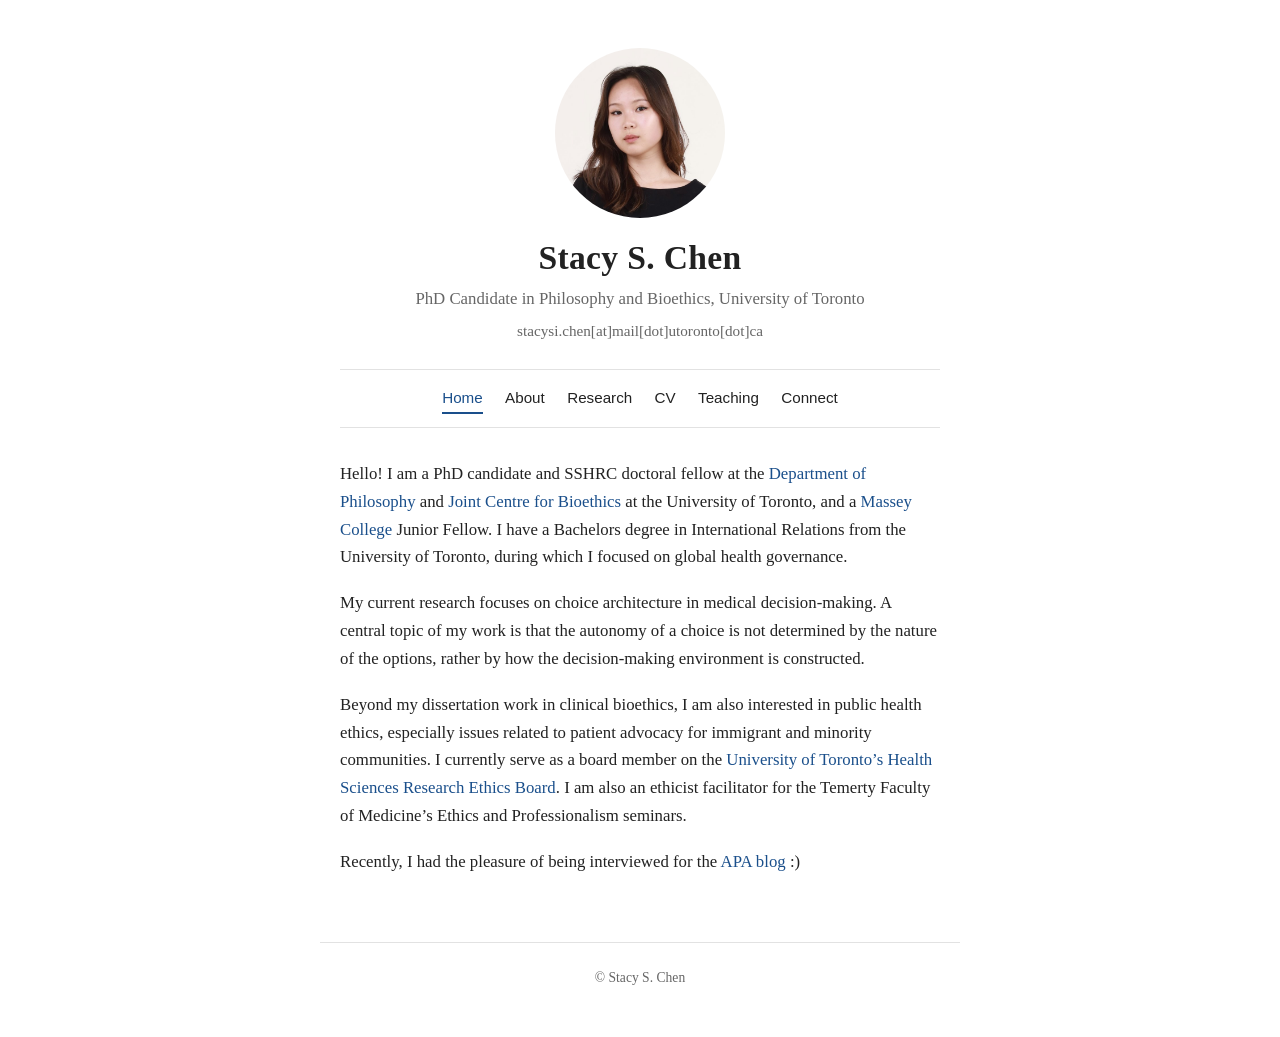
==== index.html @ 32681751 "Add files via upload" ====
<!DOCTYPE html>
<html lang="en">
<head>
  <meta charset="utf-8">
  <meta name="viewport" content="width=device-width, initial-scale=1.0">
  <title>Stacy S. Chen</title>
  <link rel="stylesheet" href="style.css">
</head>
<body>
  <header class="site-header">
    <img class="portrait" src="images/headshot.jpg" alt="Stacy S. Chen">
    <h1><a href="index.html">Stacy S. Chen</a></h1>
    <p class="subtitle">PhD Candidate in Philosophy and Bioethics, University of Toronto</p>
    <p class="contact">stacysi.chen[at]mail[dot]utoronto[dot]ca</p>

    <nav class="main-nav" aria-label="Main">
      <a href="index.html" aria-current="page">Home</a>
      <a href="about.html">About</a>
      <a href="research.html">Research</a>
      <a href="cv.pdf">CV</a>
      <a href="teaching.html">Teaching</a>
      <a href="connect.html">Connect</a>
    </nav>
  </header>

  <main>
    <p>Hello! I am a PhD candidate and SSHRC doctoral fellow at the <a href="https://philosophy.utoronto.ca/">Department of Philosophy</a> and <a href="https://jcb.utoronto.ca/">Joint Centre for Bioethics</a> at the University of Toronto, and a <a href="https://www.masseycollege.ca/">Massey College</a> Junior Fellow. I have a Bachelors degree in International Relations from the University of Toronto, during which I focused on global health governance.</p>

    <p>My current research focuses on choice architecture in medical decision-making. A central topic of my work is that the autonomy of a choice is not determined by the nature of the options, rather by how the decision-making environment is constructed.</p>

    <p>Beyond my dissertation work in clinical bioethics, I am also interested in public health ethics, especially issues related to patient advocacy for immigrant and minority communities. I currently serve as a board member on the <a href="https://research.utoronto.ca/ethics-human-research/ethics-human-research">University of Toronto’s Health Sciences Research Ethics Board</a>. I am also an ethicist facilitator for the Temerty Faculty of Medicine’s Ethics and Professionalism seminars.</p>

    <p>Recently, I had the pleasure of being interviewed for the <a href="https://blog.apaonline.org/2026/02/20/apa-member-interview-stacy-s-chen/">APA blog</a> :)</p>
  </main>

  <footer>
    <p>&copy; Stacy S. Chen</p>
  </footer>
</body>
</html>
---- style.css ----
/* Minimal academic-homepage style: centered header, narrow reading column */

:root {
  --text: #222;
  --muted: #666;
  --link: #1a4f8b;
  --link-hover: #0b2c52;
  --rule: #e2e2e2;
  --bg: #fff;
  --measure: 40rem;
}

* { box-sizing: border-box; }

html { -webkit-text-size-adjust: 100%; }

body {
  margin: 0;
  background: var(--bg);
  color: var(--text);
  font-family: Georgia, "Times New Roman", serif;
  font-size: 1.05rem;
  line-height: 1.65;
}

a {
  color: var(--link);
  text-decoration: none;
}
a:hover,
a:focus-visible {
  color: var(--link-hover);
  text-decoration: underline;
}

/* ---------- Header ---------- */
.site-header {
  max-width: var(--measure);
  margin: 0 auto;
  padding: 3rem 1.25rem 0;
  text-align: center;
}

.portrait {
  width: 170px;
  height: 170px;
  object-fit: cover;
  object-position: center 25%;
  border-radius: 50%;
  display: block;
  margin: 0 auto 1.25rem;
}

.site-header h1 {
  margin: 0;
  font-size: 2.1rem;
  font-weight: 600;
  letter-spacing: 0.01em;
  line-height: 1.2;
}
.site-header h1 a { color: var(--text); }
.site-header h1 a:hover { text-decoration: none; color: var(--link); }

.subtitle {
  margin: 0.4rem 0 0;
  color: var(--muted);
  font-size: 1.05rem;
}

.contact {
  margin: 0.35rem 0 0;
  color: var(--muted);
  font-size: 0.95rem;
}

/* ---------- Navigation ---------- */
.main-nav {
  display: flex;
  flex-wrap: wrap;
  justify-content: center;
  gap: 0.4rem 1.4rem;
  margin-top: 1.6rem;
  padding: 0.85rem 0;
  border-top: 1px solid var(--rule);
  border-bottom: 1px solid var(--rule);
  font-family: -apple-system, BlinkMacSystemFont, "Segoe UI", Helvetica, Arial, sans-serif;
  font-size: 0.95rem;
}
.main-nav a {
  color: var(--text);
  padding: 0.1rem 0;
  border-bottom: 2px solid transparent;
}
.main-nav a:hover,
.main-nav a[aria-current="page"] {
  color: var(--link);
  text-decoration: none;
  border-bottom-color: var(--link);
}

/* ---------- Main content ---------- */
main {
  max-width: var(--measure);
  margin: 0 auto;
  padding: 2rem 1.25rem 1rem;
}

main p { margin: 0 0 1.15rem; }

figure {
  margin: 2rem 0 0;
}
figure img {
  display: block;
  width: 100%;
  height: auto;
  border-radius: 4px;
}
figcaption {
  margin-top: 0.5rem;
  text-align: center;
  color: var(--muted);
  font-size: 0.85rem;
}

/* ---------- Publication list ---------- */
main h2 {
  margin: 0 0 1rem;
  font-size: 1.4rem;
  font-weight: 600;
}

.pubs {
  list-style: none;
  margin: 1.5rem 0;
  padding: 0;
}
.pubs li {
  margin: 0 0 1.1rem;
  padding-left: 1.25rem;
  text-indent: -1.25rem;
}

/* ---------- Teaching list ---------- */
.institution {
  margin: 2rem 0 0.75rem;
  font-size: 0.85rem;
  font-weight: 600;
  letter-spacing: 0.08em;
  text-transform: uppercase;
  color: var(--muted);
}
.institution:first-of-type { margin-top: 1.5rem; }

.teaching {
  list-style: none;
  margin: 0 0 1rem;
  padding: 0;
}
.teaching li {
  margin: 0 0 0.7rem;
  padding-left: 1.25rem;
  text-indent: -1.25rem;
}

/* ---------- Connect links ---------- */
.links {
  list-style: none;
  margin: 1.5rem 0;
  padding: 0;
}
.links li { margin: 0 0 0.6rem; }

/* ---------- Footer ---------- */
footer {
  max-width: var(--measure);
  margin: 2rem auto 0;
  padding: 1.5rem 1.25rem 3rem;
  text-align: center;
  color: var(--muted);
  font-size: 0.85rem;
  border-top: 1px solid var(--rule);
}
footer p { margin: 0; }

/* ---------- Small screens ---------- */
@media (max-width: 480px) {
  body { font-size: 1rem; }
  .portrait { width: 140px; height: 140px; }
  .site-header h1 { font-size: 1.8rem; }
}
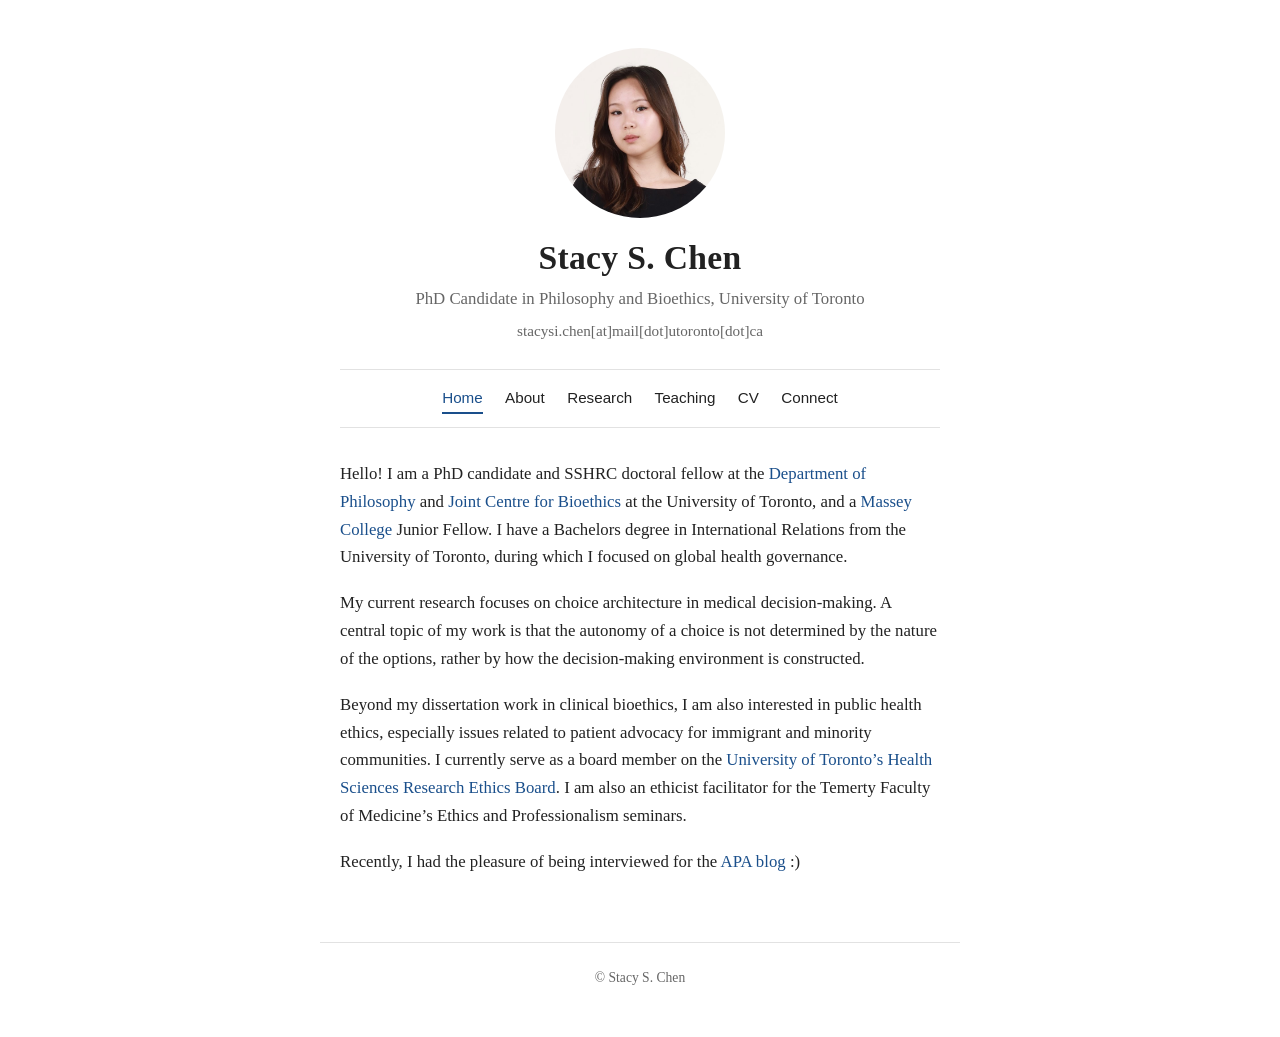
==== commit e666d787: "Add files via upload" ====
--- a/index.html
+++ b/index.html
@@ -17,8 +17,8 @@
       <a href="index.html" aria-current="page">Home</a>
       <a href="about.html">About</a>
       <a href="research.html">Research</a>
-      <a href="cv.pdf">CV</a>
       <a href="teaching.html">Teaching</a>
+      <a href="cv.html">CV</a>
       <a href="connect.html">Connect</a>
     </nav>
   </header>
--- a/style.css
+++ b/style.css
@@ -171,6 +171,27 @@
 }
 .links li { margin: 0 0 0.6rem; }
 
+/* ---------- CV viewer ---------- */
+.cv-links {
+  font-family: -apple-system, BlinkMacSystemFont, "Segoe UI", Helvetica, Arial, sans-serif;
+  font-size: 0.9rem;
+}
+.cv-frame {
+  width: 100%;
+  height: 600px;
+  border: 1px solid var(--rule);
+  border-radius: 4px;
+  overflow: hidden;
+}
+.cv-frame iframe {
+  width: 100%;
+  height: 100%;
+  border: 0;
+}
+@media (max-width: 480px) {
+  .cv-frame { height: 420px; }
+}
+
 /* ---------- Footer ---------- */
 footer {
   max-width: var(--measure);
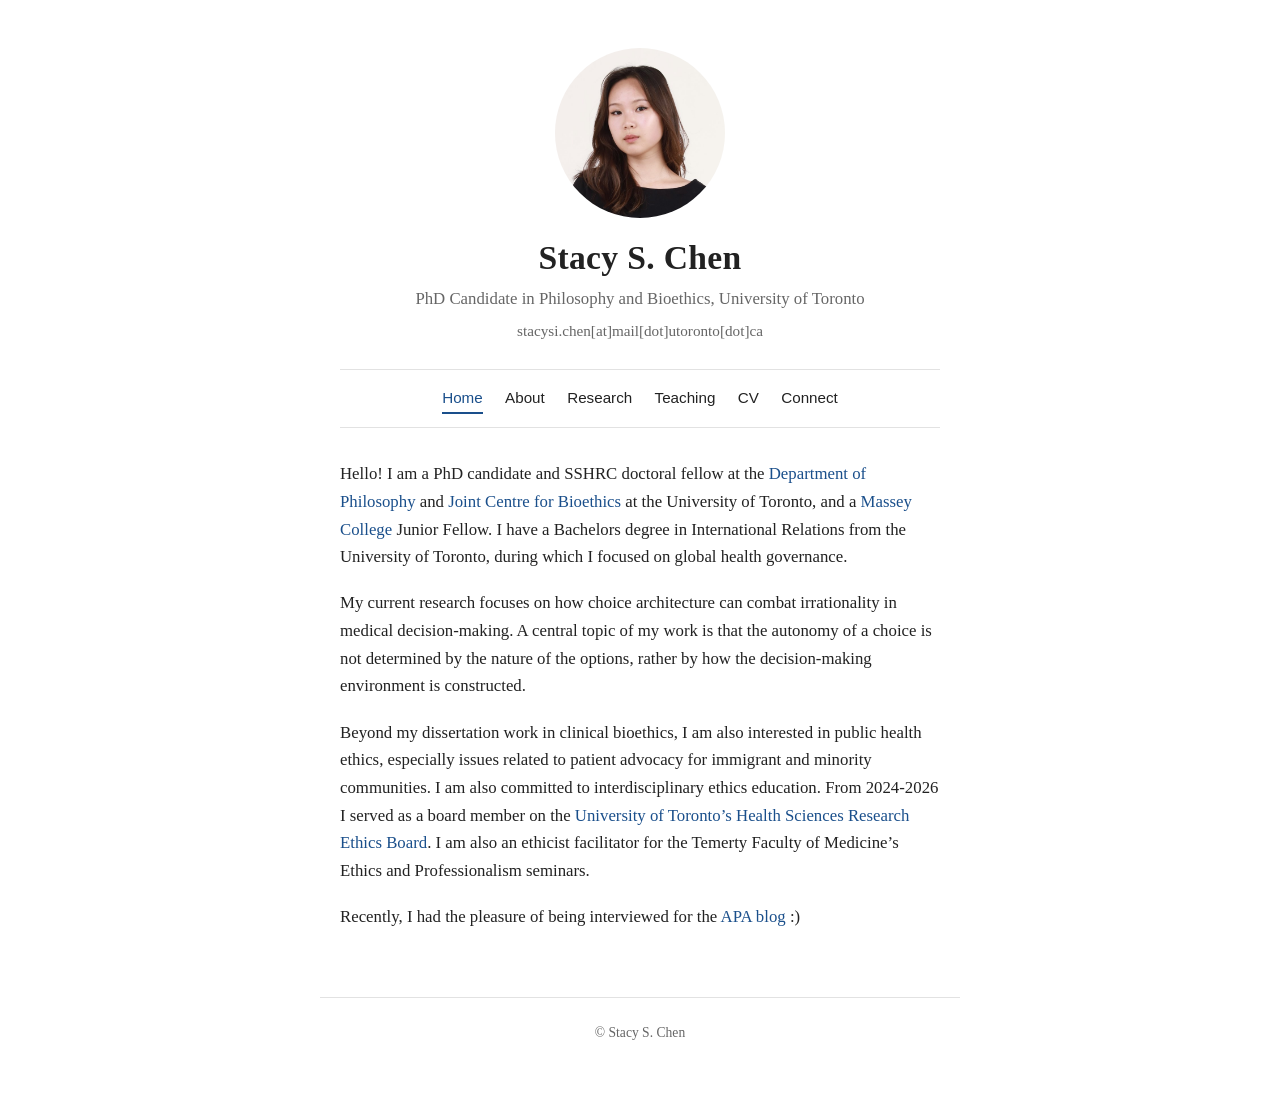
==== commit ad06a1d6: "Update index.html" ====
--- a/index.html
+++ b/index.html
@@ -26,9 +26,9 @@
   <main>
     <p>Hello! I am a PhD candidate and SSHRC doctoral fellow at the <a href="https://philosophy.utoronto.ca/">Department of Philosophy</a> and <a href="https://jcb.utoronto.ca/">Joint Centre for Bioethics</a> at the University of Toronto, and a <a href="https://www.masseycollege.ca/">Massey College</a> Junior Fellow. I have a Bachelors degree in International Relations from the University of Toronto, during which I focused on global health governance.</p>
 
-    <p>My current research focuses on choice architecture in medical decision-making. A central topic of my work is that the autonomy of a choice is not determined by the nature of the options, rather by how the decision-making environment is constructed.</p>
+    <p>My current research focuses on how choice architecture can combat irrationality in medical decision-making. A central topic of my work is that the autonomy of a choice is not determined by the nature of the options, rather by how the decision-making environment is constructed.</p>
 
-    <p>Beyond my dissertation work in clinical bioethics, I am also interested in public health ethics, especially issues related to patient advocacy for immigrant and minority communities. I currently serve as a board member on the <a href="https://research.utoronto.ca/ethics-human-research/ethics-human-research">University of Toronto’s Health Sciences Research Ethics Board</a>. I am also an ethicist facilitator for the Temerty Faculty of Medicine’s Ethics and Professionalism seminars.</p>
+    <p>Beyond my dissertation work in clinical bioethics, I am also interested in public health ethics, especially issues related to patient advocacy for immigrant and minority communities. I am also committed to interdisciplinary ethics education. From 2024-2026 I served as a board member on the <a href="https://research.utoronto.ca/ethics-human-research/ethics-human-research">University of Toronto’s Health Sciences Research Ethics Board</a>. I am also an ethicist facilitator for the Temerty Faculty of Medicine’s Ethics and Professionalism seminars.</p>
 
     <p>Recently, I had the pleasure of being interviewed for the <a href="https://blog.apaonline.org/2026/02/20/apa-member-interview-stacy-s-chen/">APA blog</a> :)</p>
   </main>
--- a/style.css
+++ b/style.css
@@ -131,15 +131,41 @@
 }
 
 .pubs {
+  margin: 1.5rem 0;
+  border-top: 1px solid var(--rule);
+}
+.pubs details {
+  border-bottom: 1px solid var(--rule);
+}
+.pubs summary {
+  position: relative;
   list-style: none;
-  margin: 1.5rem 0;
-  padding: 0;
-}
-.pubs li {
-  margin: 0 0 1.1rem;
-  padding-left: 1.25rem;
-  text-indent: -1.25rem;
-}
+  cursor: pointer;
+  padding: 1.85rem 2.25rem 1.85rem 0;
+}
+.pubs summary::-webkit-details-marker { display: none; }
+.pubs summary::after {
+  content: "+";
+  position: absolute;
+  right: 0.25rem;
+  top: 1.7rem;
+  font-family: -apple-system, BlinkMacSystemFont, "Segoe UI", Helvetica, Arial, sans-serif;
+  font-size: 1.4rem;
+  line-height: 1;
+  color: var(--muted);
+}
+.pubs details[open] summary::after { content: "\2212"; }
+.pubs summary:hover { color: var(--link); }
+.pubs summary:focus-visible {
+  outline: 2px solid var(--link);
+  outline-offset: 2px;
+}
+.pub-body {
+  padding: 0 0 1.1rem;
+  font-size: 0.97rem;
+}
+.pub-body p { margin: 0 0 0.75rem; }
+.coauthors { color: var(--muted); }
 
 /* ---------- Teaching list ---------- */
 .institution {
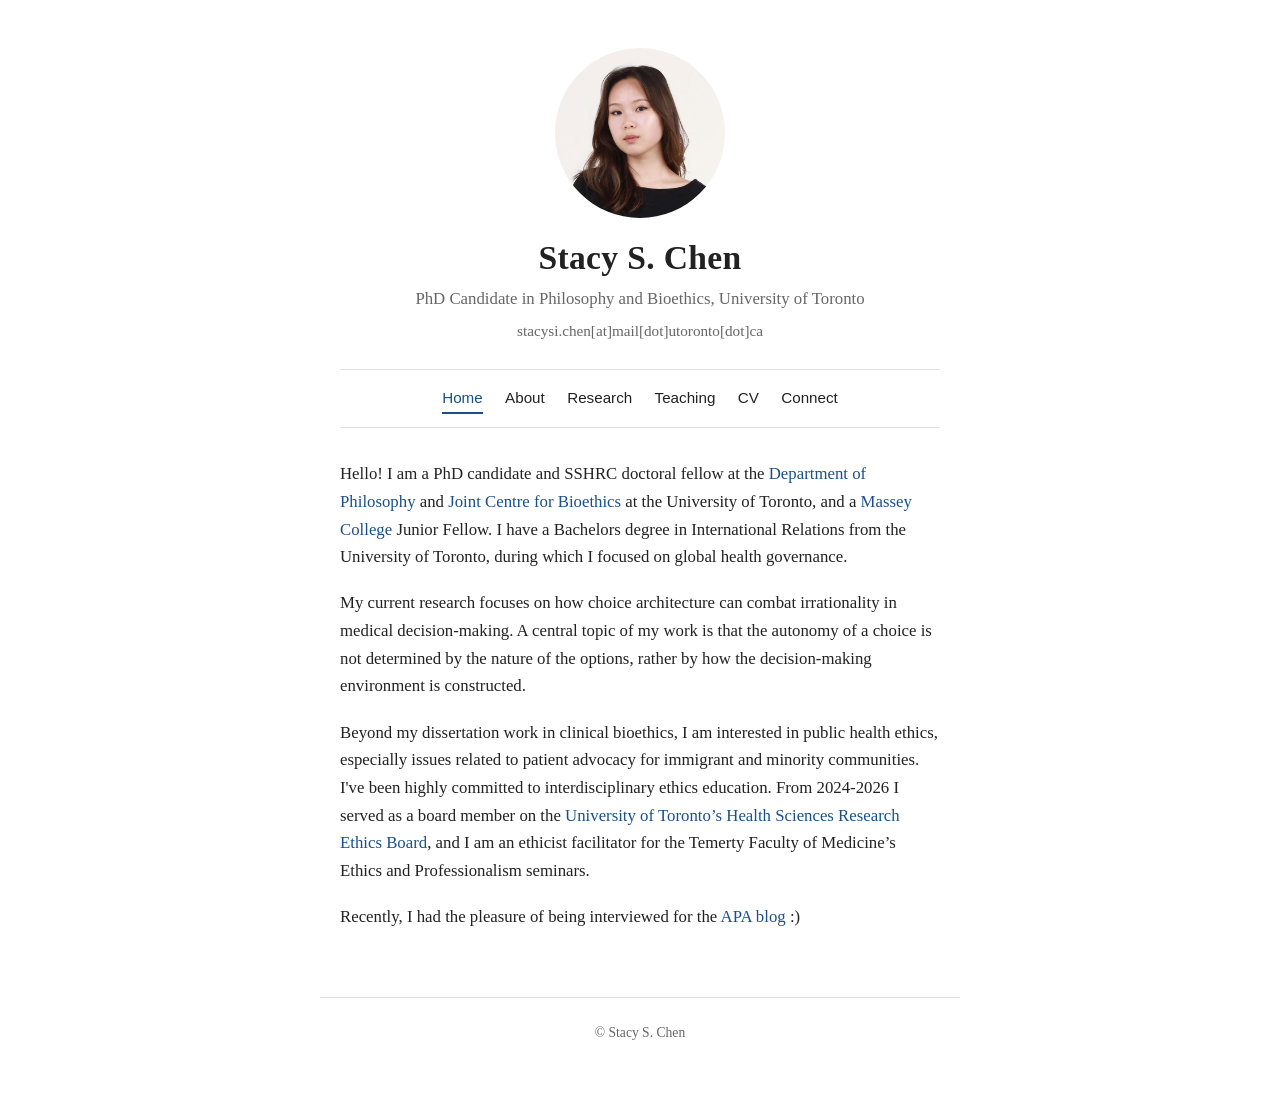
==== commit 1df23042: "Update index.html" ====
--- a/index.html
+++ b/index.html
@@ -28,7 +28,7 @@
 
     <p>My current research focuses on how choice architecture can combat irrationality in medical decision-making. A central topic of my work is that the autonomy of a choice is not determined by the nature of the options, rather by how the decision-making environment is constructed.</p>
 
-    <p>Beyond my dissertation work in clinical bioethics, I am also interested in public health ethics, especially issues related to patient advocacy for immigrant and minority communities. I am also committed to interdisciplinary ethics education. From 2024-2026 I served as a board member on the <a href="https://research.utoronto.ca/ethics-human-research/ethics-human-research">University of Toronto’s Health Sciences Research Ethics Board</a>. I am also an ethicist facilitator for the Temerty Faculty of Medicine’s Ethics and Professionalism seminars.</p>
+    <p>Beyond my dissertation work in clinical bioethics, I am interested in public health ethics, especially issues related to patient advocacy for immigrant and minority communities. I've been highly committed to interdisciplinary ethics education. From 2024-2026 I served as a board member on the <a href="https://research.utoronto.ca/ethics-human-research/ethics-human-research">University of Toronto’s Health Sciences Research Ethics Board</a>, and I am an ethicist facilitator for the Temerty Faculty of Medicine’s Ethics and Professionalism seminars.</p>
 
     <p>Recently, I had the pleasure of being interviewed for the <a href="https://blog.apaonline.org/2026/02/20/apa-member-interview-stacy-s-chen/">APA blog</a> :)</p>
   </main>
